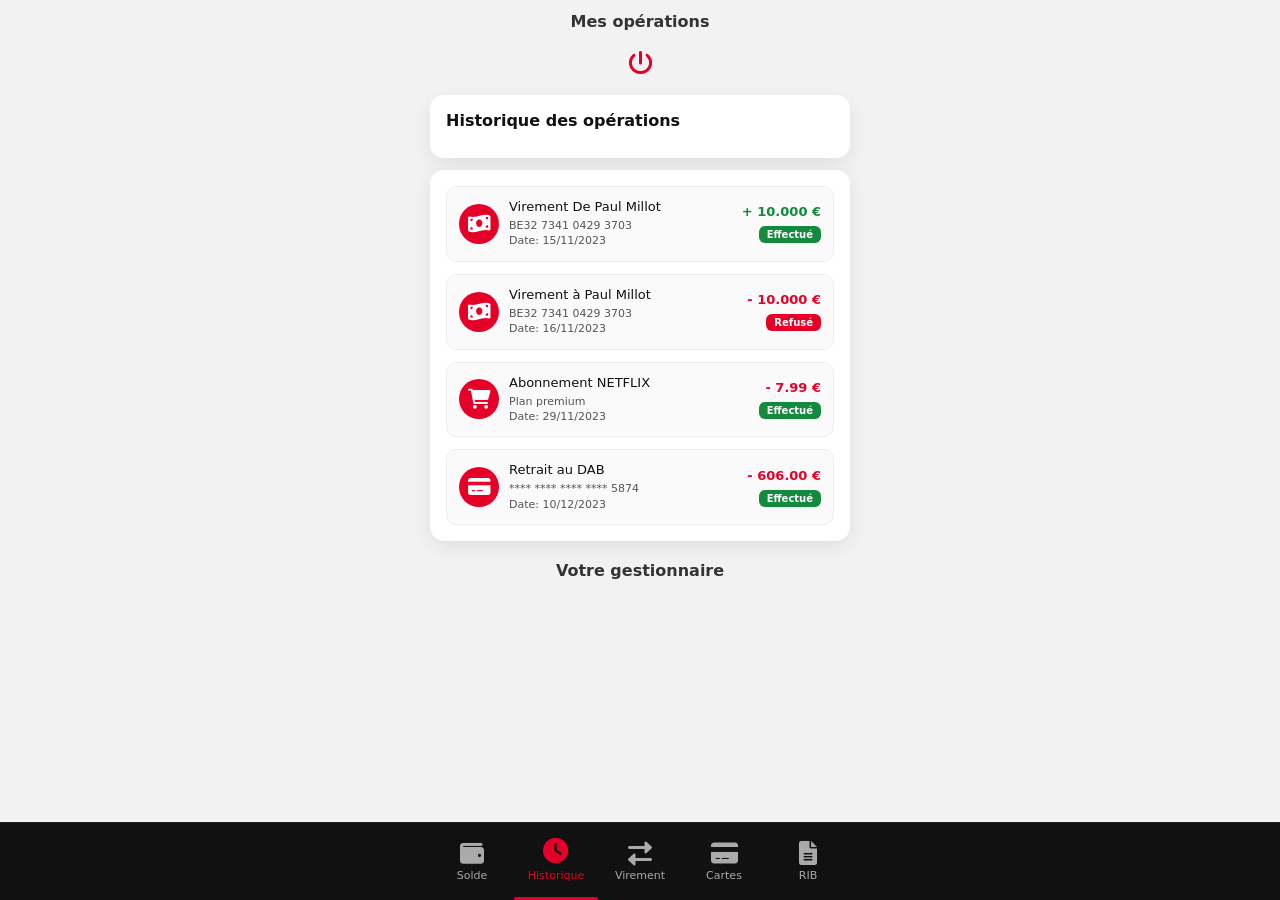
==== histo.html @ 42a05ac5 "Add files via upload" ====
<!DOCTYPE html>
<html lang="fr">
<head>
  <meta charset="UTF-8" />
  <meta name="viewport" content="width=device-width, initial-scale=1.0" />
  <title>Historique des opérations</title>
  <link rel="stylesheet" href="https://cdnjs.cloudflare.com/ajax/libs/font-awesome/6.0.0/css/all.min.css">
  <style>
/* ================= RESET ================= */
* {
  margin: 0;
  padding: 0;
  box-sizing: border-box;
  font-family: 'Inter', system-ui, -apple-system, BlinkMacSystemFont, sans-serif;
}

body {
  background: #f2f2f2;
  color: #111;
  padding-bottom: 130px;
}

/* ================= GENERIC ================= */
.back_white {
  background: #fff;
}

.mb-2 {
  margin-bottom: 12px;
}

.mb-5 {
  margin-bottom: 24px;
}

/* ================= HEADER ================= */
.welcome {
  text-align: center;
  padding: 12px 16px 6px;
}

.welcome h4 {
  font-size: 16px;
  font-weight: 600;
  color: #333;
}

/* ================= LOGOUT ================= */
.logout {
  display: flex;
  justify-content: center;
  align-items: center;
  margin-top: 6px;
  margin-bottom: 12px;
}

.logout a {
  color: #e60028;
  font-size: 24px;
  text-decoration: none;
  display: flex;
  align-items: center;
  justify-content: center;
  padding: 8px;
}

/* ================= CONTAINER ================= */
.container {
  background: #fff;
  max-width: 420px;
  margin: 12px auto;
  padding: 16px;
  border-radius: 14px;
  box-shadow: 0 6px 20px rgba(0,0,0,0.08);
}

.container h3 {
  font-size: 16px;
  font-weight: 600;
  margin-bottom: 12px;
}

/* ================= TITRES ================= */
.title {
  text-align: center;
  margin: 20px 0;
}

.title h2 {
  font-size: 16px;
  font-weight: 600;
  color: #333;
}

/* ================= HISTORIQUE ================= */
.historique_container {
  display: flex;
  flex-direction: column;
  gap: 12px;
}

.operation {
  display: flex;
  align-items: center;
  justify-content: space-between;
  gap: 10px;
  padding: 12px;
  border-radius: 10px;
  background: #fafafa;
  border: 1px solid #eee;
}

.icon_operation {
  width: 40px;
  height: 40px;
  border-radius: 50%;
  background: #e60028;
  display: flex;
  align-items: center;
  justify-content: center;
  color: #fff;
  font-size: 20px;
  flex-shrink: 0;
}

.text_operation {
  flex: 1;
}

.text_operation p {
  font-size: 13px;
  font-weight: 500;
  margin-bottom: 4px;
}

.text_operation sub {
  display: block;
  font-size: 11px;
  color: #555;
  line-height: 1.4;
}

.montant_operation {
  text-align: right;
  min-width: 80px;
  flex-shrink: 0;
}

.montant_operation .montant p {
  font-size: 13px;
  font-weight: 600;
  margin-bottom: 4px;
}

.statut {
  font-size: 10px;
  font-weight: 600;
  border-radius: 6px;
  padding: 3px 8px;
  display: inline-block;
  color: #fff;
}

.statut_success {
  background: #138a3d;
}

.statut_error {
  background: #e60028;
}

/* ================= NAVIGATION BAR ================= */
.navigation_bar {
  position: fixed;
  bottom: 0;
  left: 0;
  width: 100%;
  background: #111;
  border-top: 1px solid rgba(255,255,255,0.08);
  padding: 10px 0;
  z-index: 1000;
}

.navigation {
  max-width: 420px;
  margin: 0 auto;
}

.navigation ul {
  display: flex;
  align-items: center;
  justify-content: space-around;
  list-style: none;
  padding: 0;
  margin: 0;
  position: relative;
}

.navigation .list {
  flex: 1;
  text-align: center;
  position: relative;
}

.navigation .list a {
  display: flex;
  flex-direction: column;
  align-items: center;
  gap: 4px;
  text-decoration: none;
  color: #aaa;
  font-size: 11px;
  transition: color 0.25s ease;
  padding: 8px 0;
}

.navigation .list i {
  font-size: 24px;
  transition: transform 0.25s ease, color 0.25s ease;
}

.navigation .list span {
  font-size: 11px;
  font-weight: 500;
}

.navigation .list.active a {
  color: #e60028;
}

.navigation .list.active i {
  color: #e60028;
  transform: translateY(-2px) scale(1.05);
}

/* INDICATOR */
.indicator {
  position: absolute;
  bottom: -10px;
  left: 0;
  width: 20%;
  height: 3px;
  background: #e60028;
  border-radius: 10px;
  transition: left 0.35s cubic-bezier(.4,0,.2,1);
}

.navigation .list:nth-child(1).active ~ .indicator {
  left: 0;
}

.navigation .list:nth-child(2).active ~ .indicator {
  left: 20%;
}

.navigation .list:nth-child(3).active ~ .indicator {
  left: 40%;
}

.navigation .list:nth-child(4).active ~ .indicator {
  left: 60%;
}

.navigation .list:nth-child(5).active ~ .indicator {
  left: 80%;
}

/* ================= RESPONSIVE ================= */
@media (max-width: 400px) {
  .container {
    padding: 14px 12px;
  }

  .navigation .list span {
    font-size: 10px;
  }
  
  .navigation .list i {
    font-size: 22px;
  }
  
  .operation {
    padding: 10px;
    gap: 8px;
  }
}
  </style>
</head>
<body>

  <div class="welcome">
    <h4>Mes opérations</h4>
  </div>

  <div class="logout">
    <a href="index.html" title="Déconnexion">
      <i class="fas fa-power-off"></i>
    </a>
  </div>
  
  <div class="container back_white mb-2">
    <h3>Historique des opérations</h3>
  </div>

  <div class="container back_white mb-5">
    <div class="historique_container">

      <!-- Opération 1 -->
      <div class="operation">
        <div class="icon_operation">
          <i class="fas fa-money-bill-wave"></i>
        </div>
        <div class="text_operation">
          <p>Virement De Paul Millot</p>
          <sub>BE32 7341 0429 3703</sub>
          <sub>Date: 15/11/2023</sub>
        </div>
        <div class="montant_operation">
          <div class="montant">
            <p style="color: #138a3d;">+ 10.000 €</p>
          </div>
          <div class="statut statut_success">
            <p>Effectué</p>
          </div>
        </div>
      </div>

      <!-- Opération 2 -->
      <div class="operation">
        <div class="icon_operation">
          <i class="fas fa-money-bill-wave"></i>
        </div>
        <div class="text_operation">
          <p>Virement à Paul Millot</p>
          <sub>BE32 7341 0429 3703</sub>
          <sub>Date: 16/11/2023</sub>
        </div>
        <div class="montant_operation">
          <div class="montant">
            <p style="color: #e60028;">- 10.000 €</p>
          </div>
          <div class="statut statut_error">
            <p>Refusé</p>
          </div>
        </div>
      </div>

      <!-- Opération 3 -->
      <div class="operation">
        <div class="icon_operation">
          <i class="fas fa-shopping-cart"></i>
        </div>
        <div class="text_operation">
          <p>Abonnement NETFLIX</p>
          <sub>Plan premium</sub>
          <sub>Date: 29/11/2023</sub>
        </div>
        <div class="montant_operation">
          <div class="montant">
            <p style="color: #e60028;">- 7.99 €</p>
          </div>
          <div class="statut statut_success">
            <p>Effectué</p>
          </div>
        </div>
      </div>

      <!-- Opération 4 -->
      <div class="operation">
        <div class="icon_operation">
          <i class="fas fa-credit-card"></i>
        </div>
        <div class="text_operation">
          <p>Retrait au DAB</p>
          <sub>**** **** **** **** 5874</sub>
          <sub>Date: 10/12/2023</sub>
        </div>
        <div class="montant_operation">
          <div class="montant">
            <p style="color: #e60028;">- 606.00 €</p>
          </div>
          <div class="statut statut_success">
            <p>Effectué</p>
          </div>
        </div>
      </div>

    </div>
  </div>

  <div class="title">
    <h2>Votre gestionnaire</h2>
  </div>

  <div class="navigation_bar">
    <div class="navigation">
      <ul>
        <li class="list">
          <a href="inter.html">
            <i class="fas fa-wallet"></i>
            <span>Solde</span>
          </a>
        </li>
        <li class="list active">
          <a href="histo.html">
            <i class="fas fa-clock"></i>
            <span>Historique</span>
          </a>
        </li>
        <li class="list">
          <a href="vir.html">
            <i class="fas fa-exchange-alt"></i>
            <span>Virement</span>
          </a>
        </li>
        <li class="list">
          <a href="cart.html">
            <i class="fas fa-credit-card"></i>
            <span>Cartes</span>
          </a>
        </li>
        <li class="list">
          <a href="rib.html">
            <i class="fas fa-file-alt"></i>
            <span>RIB</span>
          </a>
        </li>
        <div class="indicator"></div>
      </ul>
    </div>
  </div>

  <script>
    // Navigation active state
    const lists = document.querySelectorAll('.navigation .list');
    lists.forEach((list, index) => {
      list.addEventListener('click', function() {
        lists.forEach(item => item.classList.remove('active'));
        this.classList.add('active');
      });
    });
  </script>

</body>
</html>
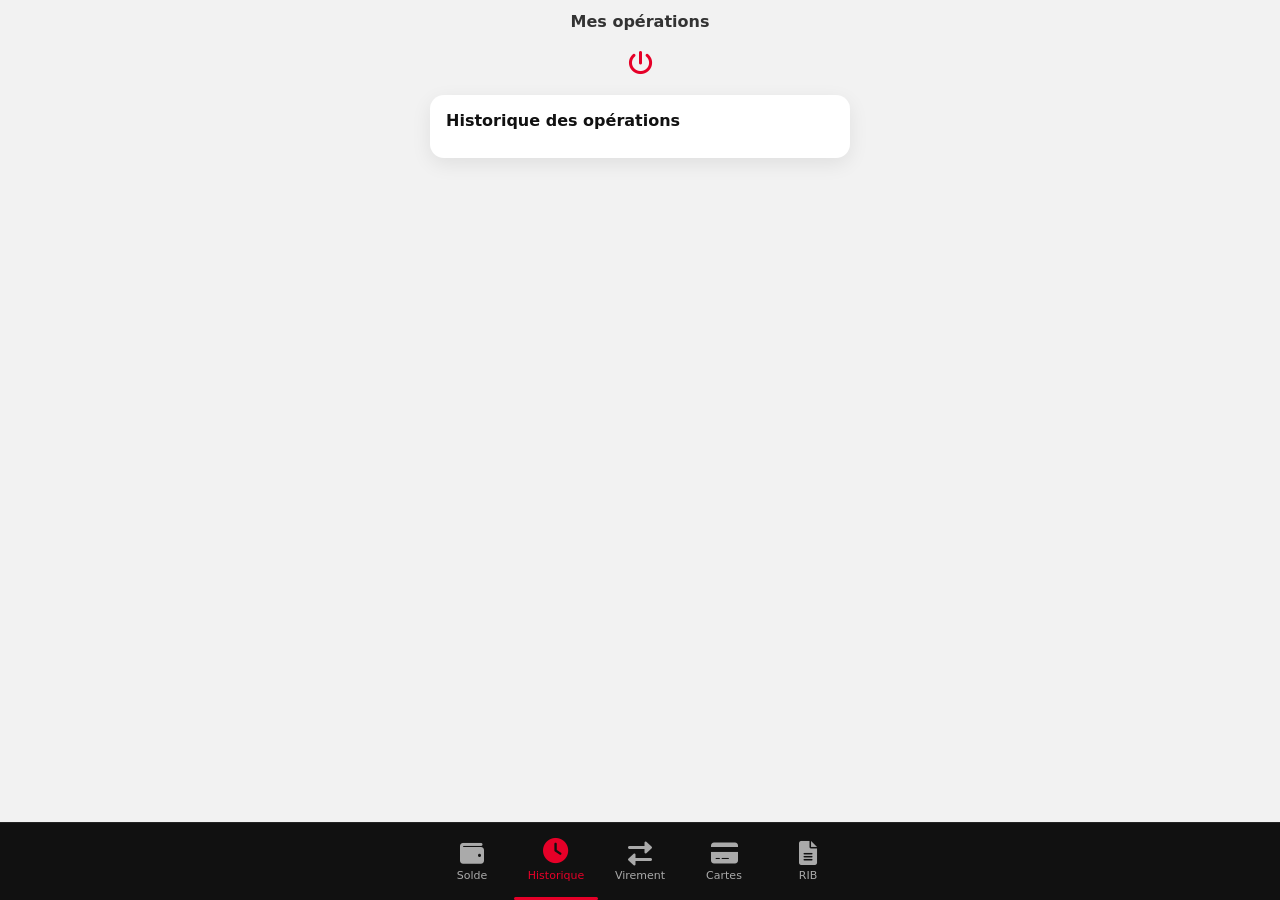
==== commit 50da6b27: "Update histo.html" ====
--- a/histo.html
+++ b/histo.html
@@ -301,97 +301,7 @@
   <div class="container back_white mb-2">
     <h3>Historique des opérations</h3>
   </div>
-
-  <div class="container back_white mb-5">
-    <div class="historique_container">
-
-      <!-- Opération 1 -->
-      <div class="operation">
-        <div class="icon_operation">
-          <i class="fas fa-money-bill-wave"></i>
-        </div>
-        <div class="text_operation">
-          <p>Virement De Paul Millot</p>
-          <sub>BE32 7341 0429 3703</sub>
-          <sub>Date: 15/11/2023</sub>
-        </div>
-        <div class="montant_operation">
-          <div class="montant">
-            <p style="color: #138a3d;">+ 10.000 €</p>
-          </div>
-          <div class="statut statut_success">
-            <p>Effectué</p>
-          </div>
-        </div>
-      </div>
-
-      <!-- Opération 2 -->
-      <div class="operation">
-        <div class="icon_operation">
-          <i class="fas fa-money-bill-wave"></i>
-        </div>
-        <div class="text_operation">
-          <p>Virement à Paul Millot</p>
-          <sub>BE32 7341 0429 3703</sub>
-          <sub>Date: 16/11/2023</sub>
-        </div>
-        <div class="montant_operation">
-          <div class="montant">
-            <p style="color: #e60028;">- 10.000 €</p>
-          </div>
-          <div class="statut statut_error">
-            <p>Refusé</p>
-          </div>
-        </div>
-      </div>
-
-      <!-- Opération 3 -->
-      <div class="operation">
-        <div class="icon_operation">
-          <i class="fas fa-shopping-cart"></i>
-        </div>
-        <div class="text_operation">
-          <p>Abonnement NETFLIX</p>
-          <sub>Plan premium</sub>
-          <sub>Date: 29/11/2023</sub>
-        </div>
-        <div class="montant_operation">
-          <div class="montant">
-            <p style="color: #e60028;">- 7.99 €</p>
-          </div>
-          <div class="statut statut_success">
-            <p>Effectué</p>
-          </div>
-        </div>
-      </div>
-
-      <!-- Opération 4 -->
-      <div class="operation">
-        <div class="icon_operation">
-          <i class="fas fa-credit-card"></i>
-        </div>
-        <div class="text_operation">
-          <p>Retrait au DAB</p>
-          <sub>**** **** **** **** 5874</sub>
-          <sub>Date: 10/12/2023</sub>
-        </div>
-        <div class="montant_operation">
-          <div class="montant">
-            <p style="color: #e60028;">- 606.00 €</p>
-          </div>
-          <div class="statut statut_success">
-            <p>Effectué</p>
-          </div>
-        </div>
-      </div>
-
-    </div>
-  </div>
-
-  <div class="title">
-    <h2>Votre gestionnaire</h2>
-  </div>
-
+  
   <div class="navigation_bar">
     <div class="navigation">
       <ul>
@@ -442,4 +352,5 @@
   </script>
 
 </body>
-</html>+
+</html>
